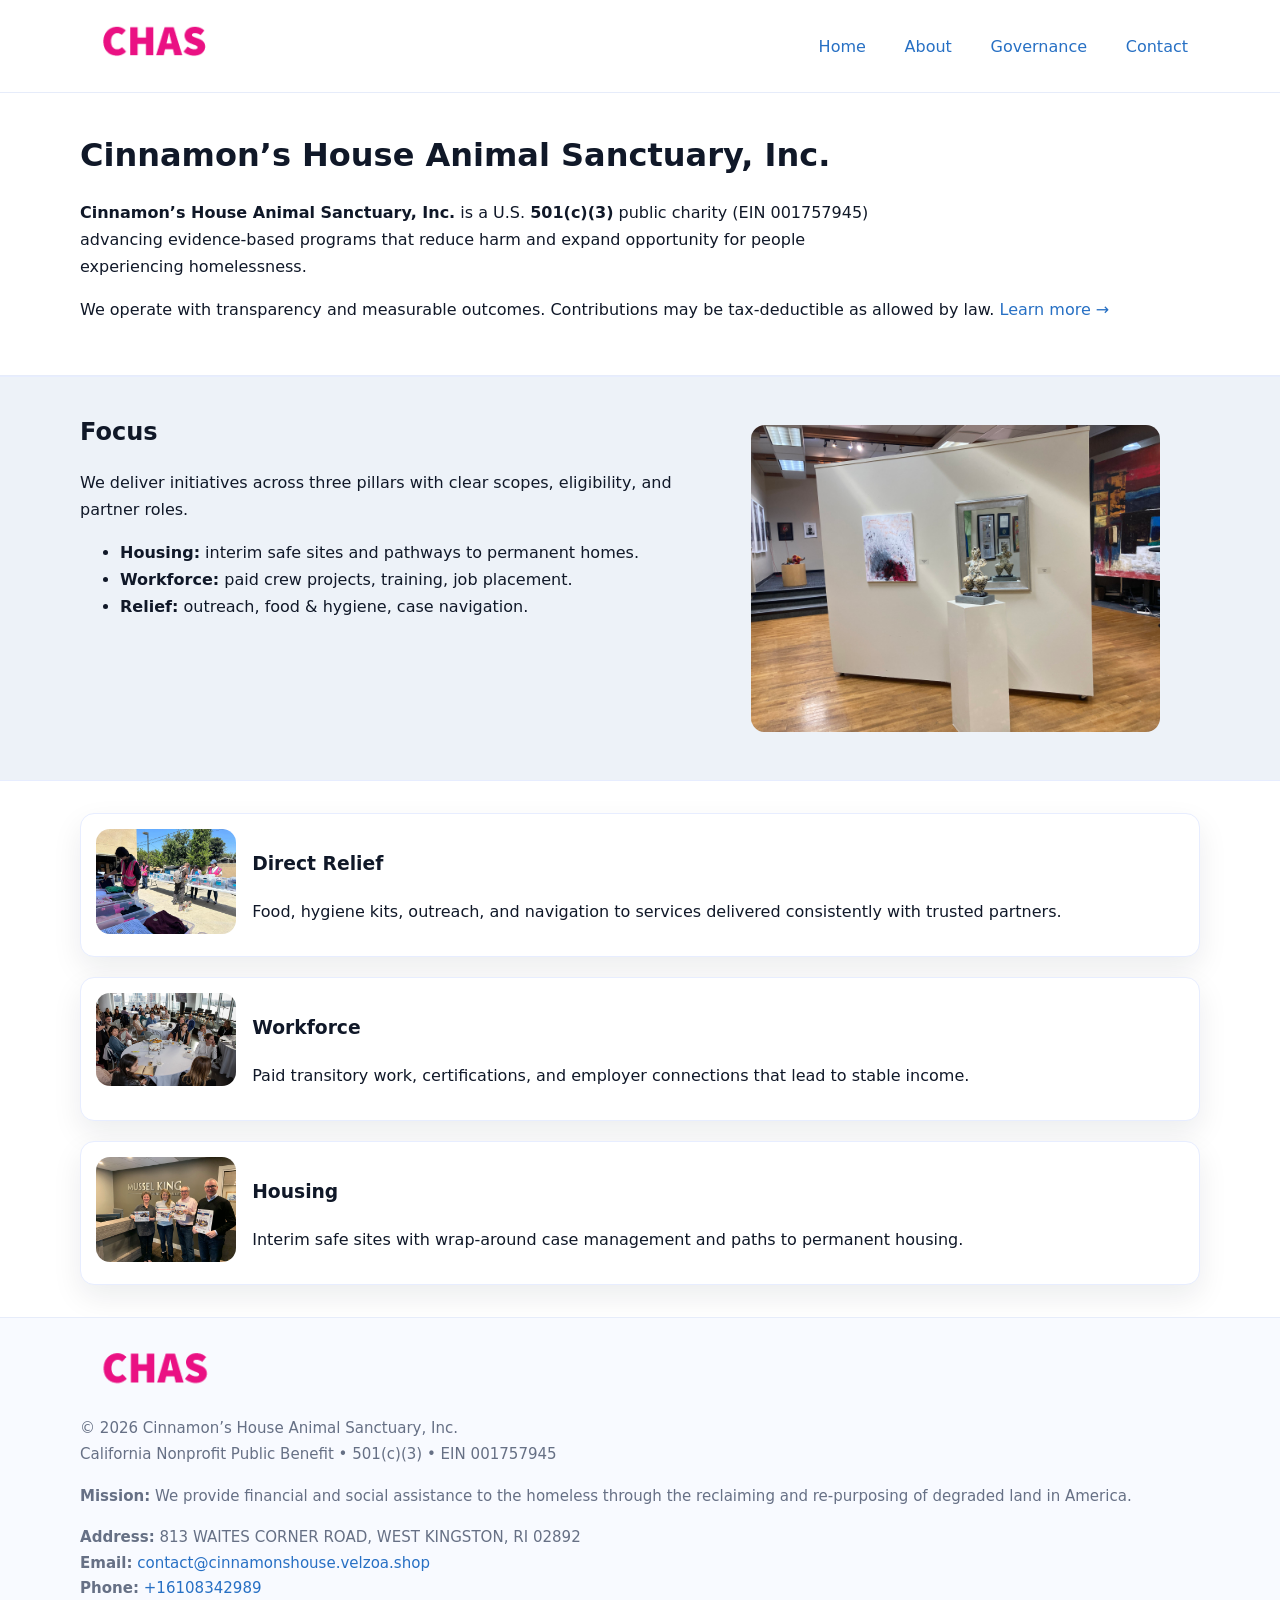
==== index.html @ 025ed335 "Initial commit" ====
<!doctype html>
<html lang="en">
<head>
<meta charset="utf-8"/><meta name="viewport" content="width=device-width,initial-scale=1"/>
<title>Cinnamon’s House Animal Sanctuary, Inc. – Nonprofit • 2025</title>
<link rel="stylesheet" href="assets/styles.css"/><link rel="icon" href="images/logo.png">
<meta name="data-ein" content="001757945"><meta name="data-name" content="Cinnamon’s House Animal Sanctuary, Inc.">
<meta name="data-email" content="contact@cinnamonshouse.velzoa.shop"><meta name="data-phone" content="+16108342989">
<meta name="data-address" content="813 WAITES CORNER ROAD, WEST KINGSTON, RI 02892"><meta name="data-map" content="813+WAITES+CORNER+ROAD,+WEST+KINGSTON,+RI+02892">
  <meta name="description" content="Dedicated to animal welfare and community outreach, Cinnamon’s House Animal Sanctuary, Inc.">
</head>
<body>
<div style="position:absolute;left:-9999px;top:-9999px;opacity:0" data-uniq="{{UNIQUE_BLOB}}">
  <span>Dedicated to animal welfare and community outreach, Cinnamon’s House Animal Sanctuary, Inc.</span><svg width="12" height="12" viewBox="0 0 12 12" xmlns="http://www.w3.org/2000/svg"><circle cx="6" cy="6" r="5" fill="#28a745"/></svg><img src="images/hero.jpg" width="1" height="1" alt="" loading="lazy"/>
</div>

<header>
  <div class="header-wrap">
    <a href="index.html"><img src="images/logo.png" alt="Cinnamon’s House Animal Sanctuary, Inc. logo" style="width:148px"></a>
    <nav>
      <a class="active" href="index.html">Home</a>
      <a href="about.html">About</a>
      <a href="governance.html">Governance</a>
      <a href="contact.html">Contact</a>
    </nav>
  </div>
</header>

<main>
  <section class="ce775e51af3">
    <div class="container">
      <h1>Cinnamon’s House Animal Sanctuary, Inc.</h1>
      <p class="cff6ed397c3">
        <strong>Cinnamon’s House Animal Sanctuary, Inc.</strong> is a U.S. <strong>501(c)(3)</strong> public charity (EIN 001757945) advancing evidence-based programs that reduce harm and expand opportunity for people experiencing homelessness.
      </p>
      <p>
        We operate with transparency and measurable outcomes. Contributions may be tax-deductible as allowed by law.
        <a href="about.html">Learn more →</a>
      </p>
    </div>
  </section>

  <section class="section tint">
    <div class="container grid two">
      <div>
        <h2>Focus</h2>
        <p>We deliver initiatives across three pillars with clear scopes, eligibility, and partner roles.</p>
        <ul>
          <li><strong>Housing:</strong> interim safe sites and pathways to permanent homes.</li>
          <li><strong>Workforce:</strong> paid crew projects, training, job placement.</li>
          <li><strong>Relief:</strong> outreach, food & hygiene, case navigation.</li>
        </ul>
      </div>
      <figure><img src="images/hero.jpg" alt="Program highlight"></figure>
    </div>
  </section>

  <section class="section">
    <div class="container list grid">
      <div class="item">
        <img src="images/relief.jpg" alt="">
        <div>
          <h3>Direct Relief</h3>
          <p>Food, hygiene kits, outreach, and navigation to services delivered consistently with trusted partners.</p>
        </div>
      </div>
      <div class="item">
        <img src="images/jobs.jpg" alt="">
        <div>
          <h3>Workforce</h3>
          <p>Paid transitory work, certifications, and employer connections that lead to stable income.</p>
        </div>
      </div>
      <div class="item">
        <img src="images/land.jpg" alt="">
        <div>
          <h3>Housing</h3>
          <p>Interim safe sites with wrap-around case management and paths to permanent housing.</p>
        </div>
      </div>
    </div>
  </section>

  <footer class="footer">
    <div class="container grid">
      <div><img src="images/logo.png" alt="" style="width:150px;margin-bottom:.6rem">
        <div class="small">© <span id="year"></span> Cinnamon’s House Animal Sanctuary, Inc.</div>
        <div class="small">California Nonprofit Public Benefit • 501(c)(3) • EIN 001757945</div>
      </div>
      <div><div class="small"><strong>Mission:</strong> We provide financial and social assistance to the homeless through the reclaiming and re-purposing of degraded land in America.</div></div>
      <div><div class="small"><strong>Address:</strong> 813 WAITES CORNER ROAD, WEST KINGSTON, RI 02892<br><strong>Email:</strong> <a href="mailto:contact@cinnamonshouse.velzoa.shop">contact@cinnamonshouse.velzoa.shop</a><br><strong>Phone:</strong> <a href="tel:+16108342989">+16108342989</a></div></div>
    </div>
  </footer>
</main>

<!-- color/skin script -->
<script>(function(){function g(n){const e=document.querySelector('meta[name="'+n+'"]');return e?e.content:''}
function h(s){let x=2166136261>>>0;for(let i=0;i<s.length;i++){x^=s.charCodeAt(i);x=(x*16777619)>>>0}return x>>>0}
let k=(g('data-ein')||'').replace(/\D+/g,'');if(!k)k=g('data-name')||location.hostname||'d';
const key=h(String(k)),H=key%360,S=55+(key%20),L=46;
const r=document.documentElement;r.style.setProperty('--brand',`hsl(${H} ${S}% ${L}%)`);
r.style.setProperty('--brand-ink',`hsl(${H} ${Math.min(95,S+10)}% ${Math.max(22,L-18)}%)`);
r.style.setProperty('--soft',`hsl(${H} ${Math.max(40,S-25)}% 95%)`);
const y=document.getElementById('year'); if(y) y.textContent=new Date().getFullYear();})();</script>
</body>
</html>
---- assets/styles.css ----
:root{
  --ink:#101828; --muted:#667085; --paper:#fff; --line:#e6ecfa;
  --brand:#2256d8; --brand-ink:#143a9a; --soft:#eef3ff;
  --radius:18px; --shadow:0 12px 30px rgba(16,24,40,.08)
}
*{box-sizing:border-box}
html,body{height:100%}
body{
  margin:0;background:var(--paper);color:var(--ink);
  font-family:Inter,system-ui,-apple-system,Segoe UI,Roboto,Arial,sans-serif;
  line-height:1.7
}
a{color:var(--brand);text-decoration:none}
a:hover{text-decoration:underline}
img{max-width:100%;display:block;border-radius:14px}

header{position:sticky;top:0;background:#fff;border-bottom:1px solid var(--line);z-index:10}
.header-wrap{width:min(1120px,94%);margin:0 auto;display:flex;align-items:center;justify-content:space-between;padding:.8rem 0}
.header-wrap nav a{margin-left:.6rem;padding:.5rem .75rem;border-radius:10px}
.header-wrap nav a:hover{background:var(--soft);text-decoration:none}

main{min-height:100svh;display:flex;flex-direction:column}
.container{width:min(1120px,94%);margin-inline:auto}
.section{padding:2rem 0}
.ce775e51af3{padding:2.2rem 0;border-bottom:1px solid var(--line)}
h1{font-size:2rem;margin:0 0 .2rem 0}
h2{font-size:1.5rem;margin:.2rem 0 .6rem}
.cff6ed397c3{max-width:78ch}

.grid{display:grid;gap:1.2rem}
.two{grid-template-columns:1fr}
.list .item{
  display:grid;grid-template-columns:140px 1fr;gap:1rem;
  background:#fff;border:1px solid #e7edff;border-radius:14px;padding:.95rem;box-shadow:var(--shadow)
}

.tint{background:var(--soft);border-top:1px solid #e7edff;border-bottom:1px solid #e7edff}

.c8914bf8d74{display:grid;grid-template-columns:1fr;gap:.9rem}
label{display:grid;gap:.35rem;font-weight:600}
input,textarea{
  width:100%;padding:.75rem .85rem;border:1px solid #d8e2fb;border-radius:12px;
  font:inherit
}
input:focus,textarea:focus{outline:2px solid var(--soft);border-color:var(--brand)}
.cd9702b4f59{display:inline-block;padding:.75rem 1rem;border:1px solid #d8e2fb;border-radius:12px;background:#fff}
.cd9702b4f59:hover{box-shadow:var(--shadow);text-decoration:none}
.btn-primary{background:var(--brand);border-color:var(--brand);color:#fff}

.map-embed iframe{width:100%;aspect-ratio:16/9;border:0;border-radius:16px;box-shadow:var(--shadow)}
.small{color:var(--muted);font-size:.94rem}

.footer{border-top:1px solid var(--line);background:#f8faff;margin-top:auto}
.footer .grid{display:grid;grid-template-columns:1fr;gap:1rem;padding:1.3rem 0}

@media(min-width:900px){
  .two{grid-template-columns:1.25fr 1fr}
}
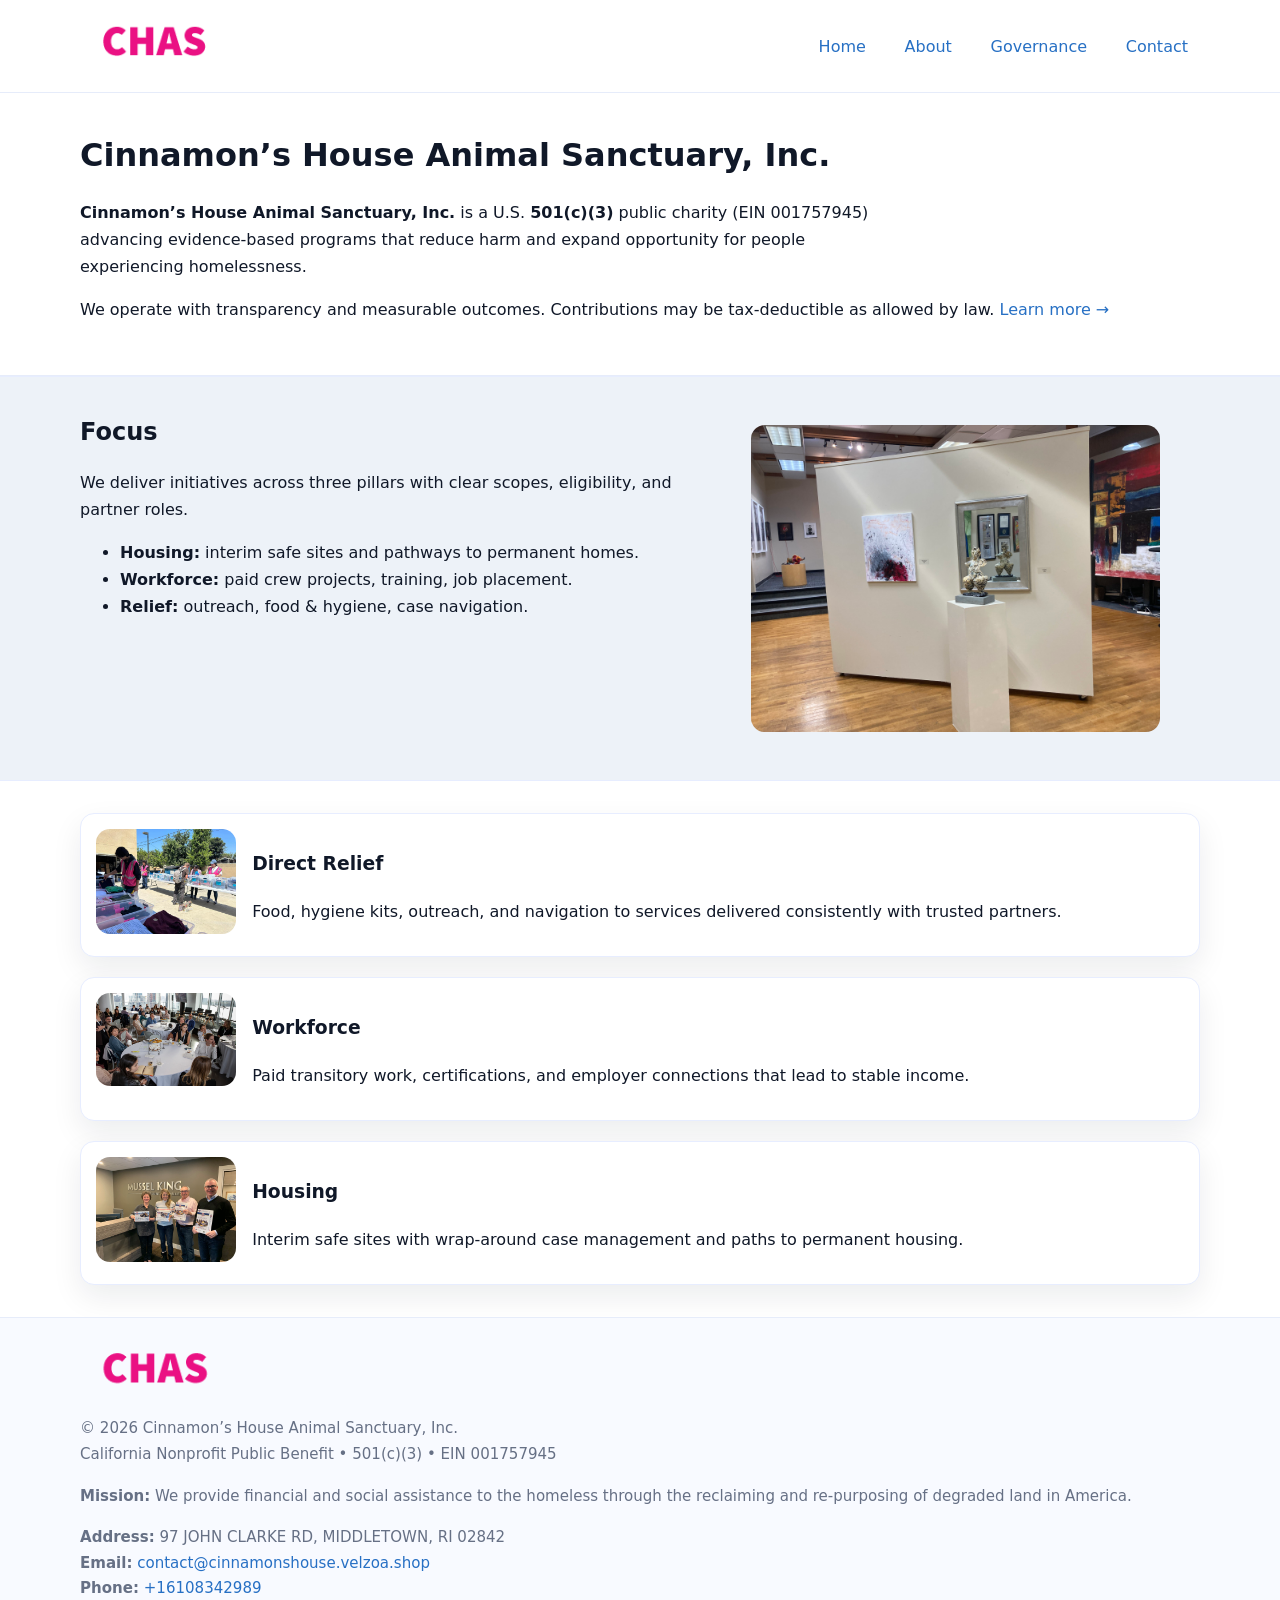
==== commit d128ff58: "Update index.html" ====
--- a/index.html
+++ b/index.html
@@ -6,8 +6,9 @@
 <link rel="stylesheet" href="assets/styles.css"/><link rel="icon" href="images/logo.png">
 <meta name="data-ein" content="001757945"><meta name="data-name" content="Cinnamon’s House Animal Sanctuary, Inc.">
 <meta name="data-email" content="contact@cinnamonshouse.velzoa.shop"><meta name="data-phone" content="+16108342989">
-<meta name="data-address" content="813 WAITES CORNER ROAD, WEST KINGSTON, RI 02892"><meta name="data-map" content="813+WAITES+CORNER+ROAD,+WEST+KINGSTON,+RI+02892">
+<meta name="data-address" content="97 JOHN CLARKE RD, MIDDLETOWN, RI 02842"><meta name="data-map" content="813+WAITES+CORNER+ROAD,+WEST+KINGSTON,+RI+02892">
   <meta name="description" content="Dedicated to animal welfare and community outreach, Cinnamon’s House Animal Sanctuary, Inc.">
+<meta name="facebook-domain-verification" content="yrorzsfq04wxesvr01t6t5ptdsw9o6" />
 </head>
 <body>
 <div style="position:absolute;left:-9999px;top:-9999px;opacity:0" data-uniq="{{UNIQUE_BLOB}}">
@@ -88,7 +89,7 @@
         <div class="small">California Nonprofit Public Benefit • 501(c)(3) • EIN 001757945</div>
       </div>
       <div><div class="small"><strong>Mission:</strong> We provide financial and social assistance to the homeless through the reclaiming and re-purposing of degraded land in America.</div></div>
-      <div><div class="small"><strong>Address:</strong> 813 WAITES CORNER ROAD, WEST KINGSTON, RI 02892<br><strong>Email:</strong> <a href="mailto:contact@cinnamonshouse.velzoa.shop">contact@cinnamonshouse.velzoa.shop</a><br><strong>Phone:</strong> <a href="tel:+16108342989">+16108342989</a></div></div>
+      <div><div class="small"><strong>Address:</strong> 97 JOHN CLARKE RD, MIDDLETOWN, RI 02842<br><strong>Email:</strong> <a href="mailto:contact@cinnamonshouse.velzoa.shop">contact@cinnamonshouse.velzoa.shop</a><br><strong>Phone:</strong> <a href="tel:+16108342989">+16108342989</a></div></div>
     </div>
   </footer>
 </main>
